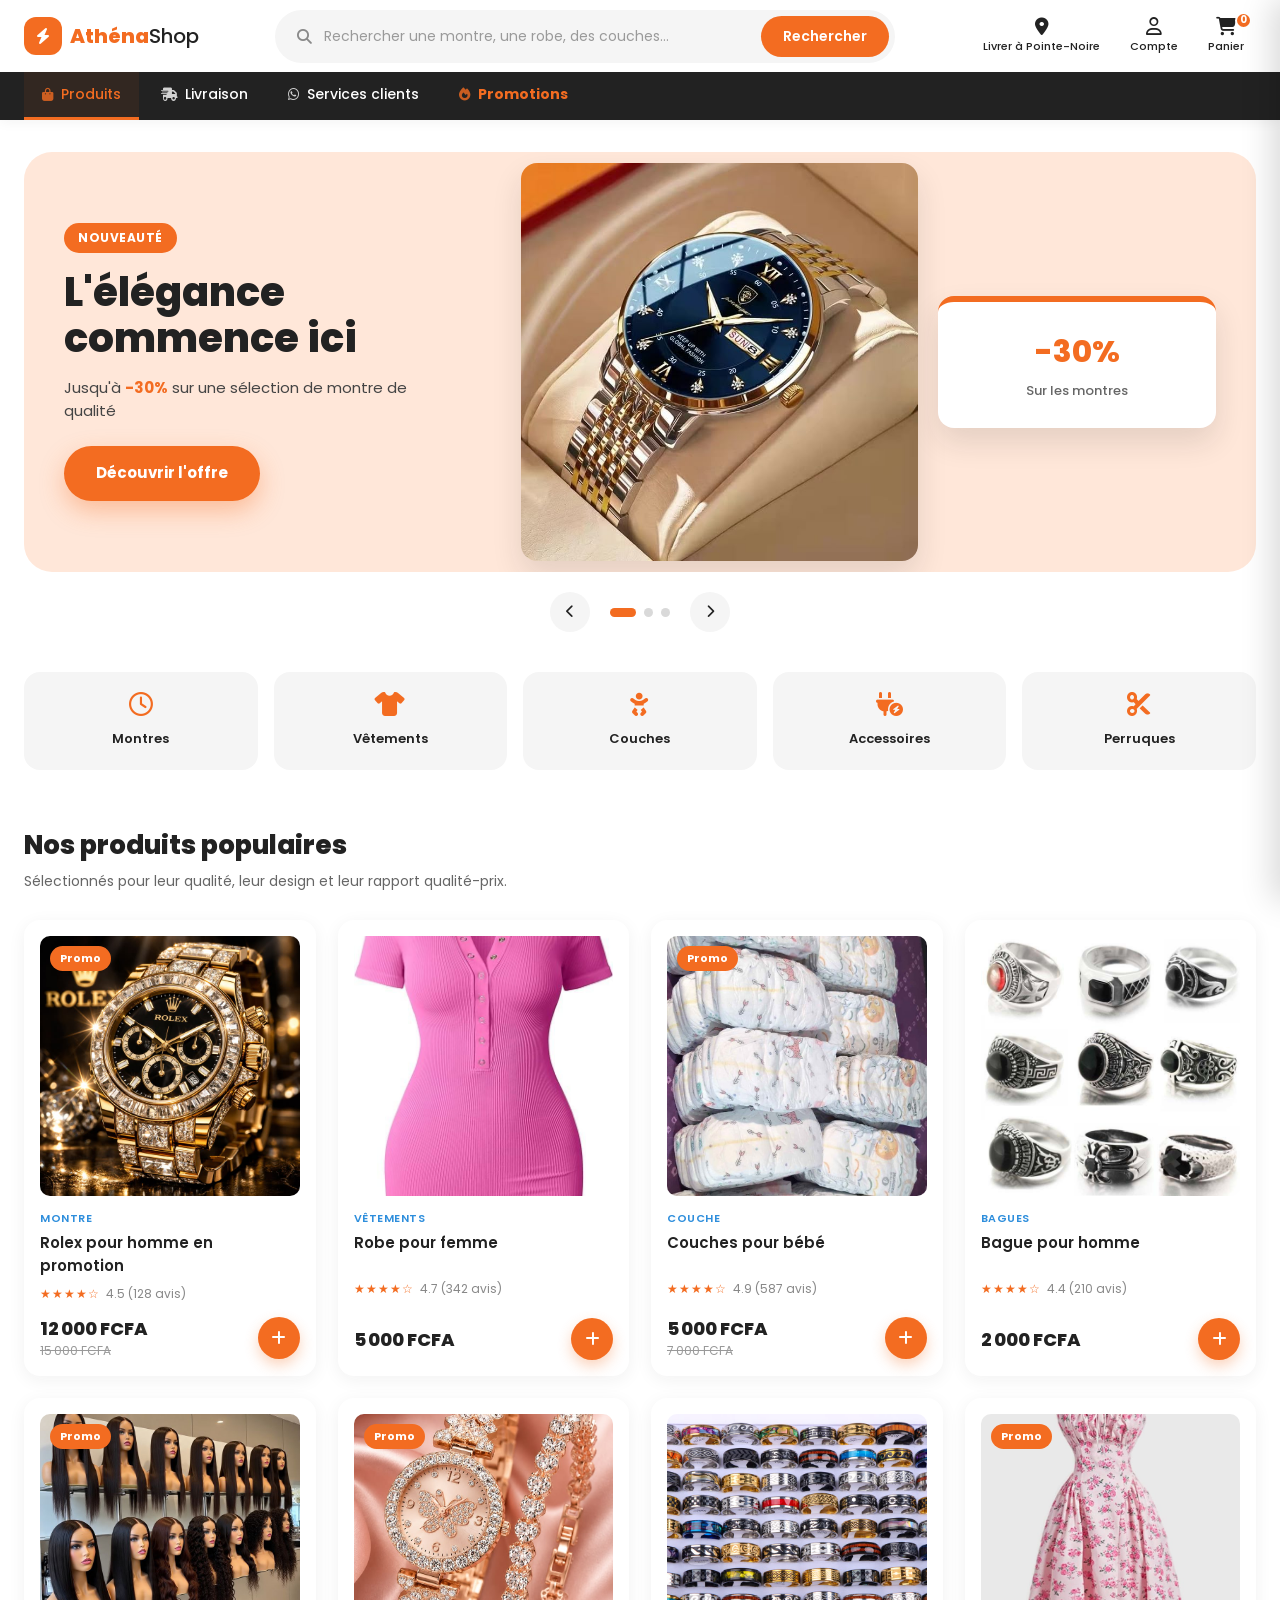
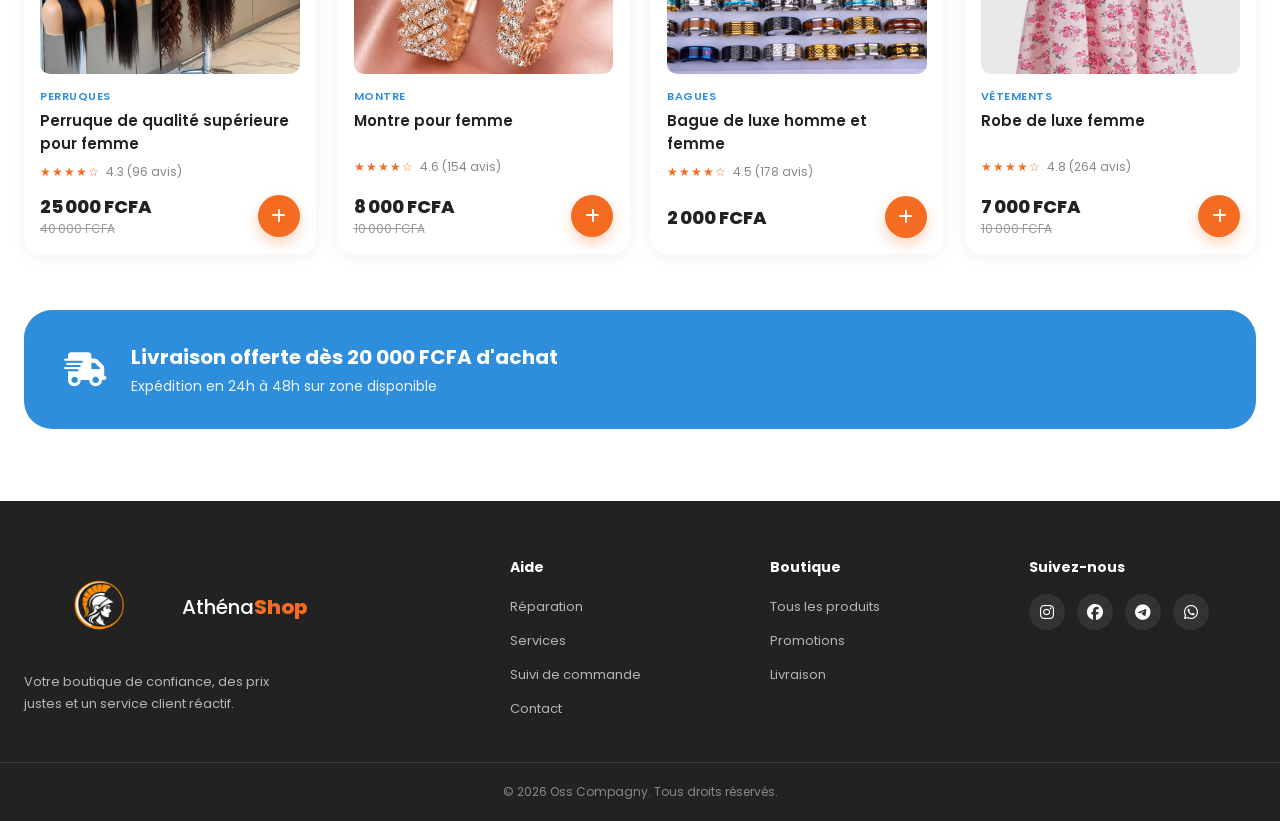
==== index.html @ 8b324470 "first commit" ====
<!DOCTYPE html>
<html lang="fr">
<head>
<meta charset="UTF-8">
<meta name="viewport" content="width=device-width, initial-scale=1.0">
<title>AthénaShop — Le meilleur, au meilleur prix</title>
<!-- favicon athena -->
<link rel="icon" href="./images/favicon.ico" type="image/x-icon">
<link rel="icon" href="./images/favicon-32.png" type="image/png" sizes="32*32">
<link rel="icon" href="./images/favicon-16.png" type="image/png" sizes="16*16">
<link rel="apple-touch-icon" href="./images/favicon-180.png" type="image/svg+xml" sizes="180*180">
<!-- Google Fonts : Poppins -->
<link rel="preconnect" href="https://fonts.googleapis.com">
<link href="https://fonts.googleapis.com/css2?family=Poppins:wght@300;400;500;600;700;800&display=swap" rel="stylesheet">

<!-- Font Awesome -->
<link rel="stylesheet" href="https://cdnjs.cloudflare.com/ajax/libs/font-awesome/6.5.1/css/all.min.css">

<link rel="stylesheet" href="style.css">
</head>
<body>

<!-- ============ HEADER (fixe) ============ -->
<header class="site-header" id="siteHeader">
  <div class="header-inner">

    <!-- Logo -->
    <a href="#" class="logo" aria-label="AthénaShop - accueil">
      <span class="logo-mark"><i class="fa-solid fa-bolt"></i></span>
      <span class="logo-text"><strong>Athéna</strong>Shop</span>
    </a>

    <!-- Barre de recherche -->
    <div class="search-bar">
      <i class="fa-solid fa-magnifying-glass search-icon"></i>
      <input type="text" id="searchInput" placeholder="Rechercher une montre, une robe, des couches…" autocomplete="off">
      <button class="search-btn" id="searchBtn" aria-label="Lancer la recherche">Rechercher</button>
    </div>

    <!-- Icônes utilitaires -->
    <div class="header-actions">
      <button class="icon-btn" id="locationBtn" aria-label="Localisation">
        <i class="fa-solid fa-location-dot"></i>
        <span class="icon-label" id="livraisonbtn">Livrer à Pointe-Noire</span>
      </button>
      <button class="icon-btn" id="userBtn" aria-label="Mon compte">
        <i class="fa-regular fa-user"></i>
        <span class="icon-label">Compte</span>
      </button>
      <button class="icon-btn cart-btn" id="cartBtn" aria-label="Panier">
        <i class="fa-solid fa-cart-shopping"></i>
        <span class="icon-label">Panier</span>
        <span class="cart-count" id="cartCount">0</span>
      </button>
      <button class="burger" id="burgerBtn" aria-label="Ouvrir le menu">
        <span></span><span></span><span></span>
      </button>
    </div>
  </div>

  <!-- ============ NAVIGATION ============ -->
  <nav class="main-nav" id="mainNav">
    <ul>
      <li><a href="#produits" class="active"><i class="fa-solid fa-bag-shopping"></i> Produits</a></li>
      <li><a href="#livraison"><i class="fa-solid fa-truck-fast"></i> Livraison</a></li>
      <!-- <li><a href="#reparation"><i class="fa-solid fa-screwdriver-wrench"></i> Réparation</a></li> -->
      <li><a href="https://wa.me/242053024629?text=Bonjour%20!%20Je%20souhaite%20obtenir%20des%20informations%20sur%20vos%20produits." target="_blank"><i class="fa-brands fa-whatsapp"></i> Services clients</a></li>
      <li><a href="#promotions" class="promo-link" onclick="alert('pas de promotions pour le moment')"><i class="fa-solid fa-fire"></i> Promotions</a></li>
    </ul>
  </nav>
</header>

<!-- Espace pour compenser le header fixe -->
<div class="header-spacer"></div>

<main>

  <!-- ============ SLIDER / BANNIÈRE PRINCIPALE ============ -->
  <section class="hero" aria-label="Bannières promotionnelles">
    <div class="slider" id="slider">

      <article class="slide active" style="--slide-color:#F36C21;--slide-bg:#FFE7D9;">
        <div class="slide-text">
          <span class="slide-tag">Nouveauté</span>
          <h1>L'élégance<br>commence ici</h1>
          <p>Jusqu'à <strong>-30%</strong> sur une sélection de montre de qualité</p>
          <a href="#produits" class="cta-btn">Découvrir l'offre</a>
        </div>
        <div class="slide-image">
          <img src="./images/rolex.jpeg" alt="Montre Rolex en promotion">
        </div>
        <div class="slide-block">
          <span class="block-price">-30%</span>
          <span class="block-label">Sur les montres</span>
        </div>
      </article>

      <article class="slide" style="--slide-color:#2E8EDC;--slide-bg:#DCEEFC;">
        <div class="slide-text">
          <span class="slide-tag">Exclusivité</span>
          <h1>Des perruques<br>de bonnes qualités</h1>
          <p>Bouclés, lisse et de toutes les couleur disponible</p>
          <a href="#produits" class="cta-btn cta-blue">Voir</a>
        </div>
        <div class="slide-image">
          <img src="./images/perruques.jpeg" alt="perruques">
        </div>
        <div class="slide-block block-blue">
          <span class="block-price">2 ans</span>
          <span class="block-label">Garantie incluse</span>
        </div>
      </article>

      <article class="slide" style="--slide-color:#222222;--slide-bg:#F0F0F0;">
        <div class="slide-text">
          <span class="slide-tag">Best-seller</span>
          <h1>Toujours bien habillé,<br>où que vous soyez</h1>
          <p>Nos vêtements de luxe pour hommes comme pour femmes</p>
          <a href="#produits" class="cta-btn cta-dark">J'en profite</a>
        </div>
        <div class="slide-image">
          <img src="./images/robe.jpeg" alt="vêtements externe pour smartphone">
        </div>
        <div class="slide-block block-dark">
          <span class="block-price">4.8★</span>
          <span class="block-label">Note moyenne clients</span>
        </div>
      </article>

    </div>

    <div class="slider-controls">
      <button id="prevSlide" aria-label="Bannière précédente"><i class="fa-solid fa-chevron-left"></i></button>
      <div class="slider-dots" id="sliderDots"></div>
      <button id="nextSlide" aria-label="Bannière suivante"><i class="fa-solid fa-chevron-right"></i></button>
    </div>
  </section>

  <!-- ============ CATEGORIES RAPIDES ============ -->
  <section class="quick-categories">
    <a href="#produits" data-filter="cuisine" class="quick-cat">
      <i class="fa-regular fa-clock"></i><span>Montres</span>
    </a>
    <a href="#produits" data-filter="informatique" class="quick-cat">
      <i class="fa-solid fa-shirt"></i><span>Vêtements</span>
    </a>
    <a href="#produits" data-filter="gaming" class="quick-cat">
      <i class="fa-solid fa-baby"></i><span>Couches</span>
    </a>
    <a href="#produits" data-filter="accessoires" class="quick-cat">
      <i class="fa-solid fa-plug-circle-bolt"></i><span>Accessoires</span>
    </a>
    <a href="#produits" data-filter="tv" class="quick-cat">
      <i class="fa-solid fa-scissors"></i><span>Perruques</span>
    </a>
  </section>

  <!-- ============ PRODUITS ============ -->
  <section class="products-section" id="produits">
    <div class="section-heading">
      <h2>Nos produits populaires</h2>
      <p>Sélectionnés pour leur qualité, leur design et leur rapport qualité-prix.</p>
    </div>

    <div class="products-grid" id="productsGrid">
      <!-- Les cartes produits sont injectées dynamiquement par script.js -->
    </div>

    <p class="no-results" id="noResults" hidden>Aucun produit ne correspond à votre recherche.</p>
  </section>

  <!-- ============ BANNIÈRE SECONDAIRE (bleu) ============ -->
  <section class="banner-secondary" id="livraison">
    <div class="banner-content">
      <i class="fa-solid fa-truck-fast banner-icon"></i>
      <div>
        <h3>Livraison offerte dès 20 000 FCFA d'achat</h3>
        <p>Expédition en 24h à 48h sur zone disponible</p>
      </div>
    </div>
  </section>

</main>

<!-- ============ FOOTER ============ -->
<footer class="site-footer">
  <div class="footer-grid">
    <div class="footer-col">
      <a href="#" class="logo footer-logo">
        <!-- <span class="logo-mark"><i class="fa-solid fa-bolt"></i></span> -->
         <img src="./images/logo.png" alt="logo" class="logofin">
        <span class="logo-text" style="color: white;">Athéna<strong>Shop</strong></span>
      </a>
      <p>Votre boutique de confiance, des prix justes et un service client réactif.</p>
    </div>
    <div class="footer-col">
      <h4>Aide</h4>
      <ul>
        <li><a href="#reparation">Réparation</a></li>
        <li><a href="#services">Services</a></li>
        <li><a href="#">Suivi de commande</a></li>
        <li><a href="#">Contact</a></li>
      </ul>
    </div>
    <div class="footer-col">
      <h4>Boutique</h4>
      <ul>
        <li><a href="#produits">Tous les produits</a></li>
        <li><a href="#promotions">Promotions</a></li>
        <li><a href="#livraison">Livraison</a></li>
      </ul>
    </div>
    <div class="footer-col">
      <h4>Suivez-nous</h4>
      <div class="social-icons">
        <a href="#" aria-label="Instagram"><i class="fa-brands fa-instagram"></i></a>
        <a href="#" aria-label="Facebook"><i class="fa-brands fa-facebook"></i></a>
        <a href="https://t.me/synapsex242" aria-label="Telegram"><i class="fa-brands fa-telegram"></i></a>
         <a href="https://wa.me/242050336960?text=Bonjour%2C%20je%20souhaite%20connaitre%20la%20votre%20tarif.%20:%0A%0A" aria-label="Whatsapp" target="_blank"><i class="fa-brands fa-whatsapp"></i></a>
      </div>
    </div>
  </div>
  <div class="footer-bottom">
    <p>&copy; 2026 <a href="https://ossynapse.netlify.app/oss_company" target="_blank" rel="noopener noreferrer">Oss Compagny.</a> Tous droits réservés.</p>
  </div>
</footer>

<!-- mis a jour -->
 <!-- ============ VOLET PANIER ============ -->
<div class="cart-overlay" id="cartOverlay"></div>
<aside class="cart-drawer" id="cartDrawer" aria-label="Votre panier">
  <div class="cart-drawer-header">
    <h3><i class="fa-solid fa-cart-shopping"></i> Mon panier</h3>
    <button class="cart-close-btn" id="cartCloseBtn" aria-label="Fermer le panier">
      <i class="fa-solid fa-xmark"></i>
    </button>
  </div>

  <div class="cart-drawer-body" id="cartDrawerBody">
    <!-- Liste des articles injectée par script.js -->
  </div>

  <div class="cart-drawer-footer">
    <div class="cart-total-row">
      <span>Total</span>
      <span id="cartTotal">0,00 €</span>
    </div>
    <button class="cta-btn cart-checkout-btn" id="checkoutBtn">Valider la commande</button>
  </div>
</aside>
<!-- mis a jour -->

<!-- ============ TOAST NOTIFICATION ============ -->
<div class="toast" id="toast"></div>

<script src="script.js"></script>
<script src="autre.js"></script>
</body>
</html>
---- style.css ----
/* =========================================================
   OrangeTech — Feuille de styles
   Palette : Orange #F36C21 | Blanc #FFFFFF | Gris clair #F5F5F5
             Gris #D9D9D9 | Noir #222222 | Bleu #2E8EDC
   ========================================================= */

:root {
  --orange: #F36C21;
  --orange-dark: #d95a13;
  --white: #FFFFFF;
  --grey-light: #F5F5F5;
  --grey: #D9D9D9;
  --black: #222222;
  --blue: #2E8EDC;

  --radius-lg: 28px;
  --radius-md: 16px;
  --radius-sm: 10px;

  --shadow-soft: 0 4px 18px rgba(34, 34, 34, 0.06);
  --shadow-hover: 0 14px 30px rgba(34, 34, 34, 0.12);

  --transition: all 0.25s ease;

  --header-height: 72px;
  --nav-height: 48px;
}

/* ---------- RESET ---------- */
* { margin: 0; padding: 0; box-sizing: border-box; }

html { scroll-behavior: smooth; }

body {
  font-family: 'Poppins', sans-serif;
  color: var(--black);
  background: var(--white);
  line-height: 1.5;
  -webkit-font-smoothing: antialiased;
}

img { max-width: 100%; display: block; }
a { text-decoration: none; color: inherit; }
ul { list-style: none; }
button { font-family: inherit; border: none; background: none; cursor: pointer; }
input { font-family: inherit; border: none; outline: none; }

@media (prefers-reduced-motion: reduce) {
  *, *::before, *::after {
    animation-duration: 0.001ms !important;
    transition-duration: 0.001ms !important;
  }
}

:focus-visible {
  outline: 3px solid var(--blue);
  outline-offset: 2px;
}

/* =========================================================
   HEADER
   ========================================================= */
.site-header {
  position: fixed;
  top: 0; left: 0; right: 0;
  z-index: 1000;
  background: var(--white);
  box-shadow: 0 2px 12px rgba(0,0,0,0.05);
  transition: box-shadow 0.3s ease;
}

.site-header.scrolled { box-shadow: 0 4px 20px rgba(0,0,0,0.1); }

.header-spacer { height: calc(var(--header-height) + var(--nav-height)); }

.header-inner {
  height: var(--header-height);
  max-width: 1360px;
  margin: 0 auto;
  padding: 0 24px;
  display: flex;
  align-items: center;
  gap: 24px;
}

/* Logo */
.logo {
  display: flex;
  align-items: center;
  gap: 8px;
  flex-shrink: 0;
}
.logofin{
  width: 150px;
  height: 100px;
}

.logo-mark {
  width: 38px; height: 38px;
  border-radius: 12px;
  background: var(--orange);
  color: var(--white);
  display: flex; align-items: center; justify-content: center;
  font-size: 16px;
}

.logo-text {
  font-size: 20px;
  font-weight: 500;
  color: var(--black);
  white-space: nowrap;
}
.logo-text strong { font-weight: 800; color: var(--orange); }

/* Barre de recherche */
.search-bar {
  flex: 1;
  max-width: 620px;
  margin: 0 auto;
  display: flex;
  align-items: center;
  background: var(--grey-light);
  border: 2px solid transparent;
  border-radius: 999px;
  padding: 4px 4px 4px 20px;
  transition: var(--transition);
}

.search-bar:focus-within {
  border-color: var(--orange);
  background: var(--white);
  box-shadow: var(--shadow-soft);
}

.search-icon { color: var(--black); opacity: 0.5; font-size: 15px; }

.search-bar input {
  flex: 1;
  background: transparent;
  padding: 10px 12px;
  font-size: 14px;
  color: var(--black);
}
.search-bar input::placeholder { color: #9a9a9a; }

.search-btn {
  background: var(--orange);
  color: var(--white);
  padding: 10px 22px;
  border-radius: 999px;
  font-size: 14px;
  font-weight: 600;
  white-space: nowrap;
  transition: var(--transition);
}
.search-btn:hover { background: var(--orange-dark); }

/* Actions header */
.header-actions {
  display: flex;
  align-items: center;
  gap: 6px;
  flex-shrink: 0;
}

.icon-btn {
  display: flex;
  flex-direction: column;
  align-items: center;
  gap: 2px;
  padding: 8px 12px;
  border-radius: var(--radius-sm);
  color: var(--black);
  font-size: 11px;
  position: relative;
  transition: var(--transition);
}
.icon-btn i { font-size: 18px; }
.icon-btn:hover { background: var(--grey-light); color: var(--orange); }
.icon-label { font-weight: 500; white-space: nowrap; }

.cart-count {
  position: absolute;
  top: 2px; right: 4px;
  background: var(--orange);
  color: var(--white);
  font-size: 10px;
  font-weight: 700;
  min-width: 17px;
  height: 17px;
  border-radius: 50%;
  display: flex; align-items: center; justify-content: center;
  border: 2px solid var(--white);
  transition: transform 0.2s ease;
}
.cart-count.bump { transform: scale(1.35); }

/* Burger (mobile) */
.burger {
  display: none;
  flex-direction: column;
  justify-content: center;
  gap: 5px;
  width: 40px; height: 40px;
  border-radius: var(--radius-sm);
}
.burger span {
  width: 22px; height: 2px;
  background: var(--black);
  border-radius: 2px;
  transition: var(--transition);
  margin: 0 auto;
}
.burger.open span:nth-child(1) { transform: translateY(7px) rotate(45deg); }
.burger.open span:nth-child(2) { opacity: 0; }
.burger.open span:nth-child(3) { transform: translateY(-7px) rotate(-45deg); }

/* =========================================================
   NAVIGATION
   ========================================================= */
.main-nav {
  height: var(--nav-height);
  background: var(--black);
}

.main-nav ul {
  max-width: 1360px;
  margin: 0 auto;
  height: 100%;
  display: flex;
  align-items: center;
  gap: 4px;
  padding: 0 24px;
}

.main-nav a {
  display: flex;
  align-items: center;
  gap: 8px;
  height: var(--nav-height);
  padding: 0 18px;
  color: var(--white);
  font-size: 14px;
  font-weight: 500;
  transition: var(--transition);
  border-bottom: 3px solid transparent;
}

.main-nav a i { font-size: 13px; opacity: 0.8; }

.main-nav a:hover,
.main-nav a.active {
  color: var(--orange);
  border-bottom-color: var(--orange);
  background: rgba(243, 108, 33, 0.08);
}

.main-nav a.promo-link { color: var(--orange); font-weight: 700; margin-left: auto; }
.main-nav a.promo-link:hover { color: var(--white); background: var(--orange); border-bottom-color: var(--white); }

/* =========================================================
   HERO / SLIDER
   ========================================================= */
.hero {
  max-width: 1360px;
  margin: 32px auto 0;
  padding: 0 24px;
}

.slider {
  position: relative;
  border-radius: var(--radius-lg);
  overflow: hidden;
  min-height: 420px;
  background: var(--grey-light);
}

.slide {
  display: none;
  grid-template-columns: 1.1fr 1fr 0.7fr;
  align-items: center;
  min-height: 420px;
  background: var(--slide-bg, #FFE7D9);
  padding: 0 40px;
  gap: 20px;
  animation: fadeSlide 0.6s ease;
}

.slide.active { display: grid; }

@keyframes fadeSlide {
  from { opacity: 0; transform: translateX(20px); }
  to { opacity: 1; transform: translateX(0); }
}

.slide-text { padding: 20px 0; }

.slide-tag {
  display: inline-block;
  background: var(--slide-color, var(--orange));
  color: var(--white);
  font-size: 12px;
  font-weight: 700;
  letter-spacing: 0.5px;
  text-transform: uppercase;
  padding: 6px 14px;
  border-radius: 999px;
  margin-bottom: 16px;
}

.slide-text h1 {
  font-size: 40px;
  font-weight: 800;
  line-height: 1.15;
  color: var(--black);
  margin-bottom: 16px;
}

.slide-text p {
  font-size: 15px;
  color: #444;
  max-width: 380px;
  margin-bottom: 24px;
}
.slide-text p strong { color: var(--slide-color, var(--orange)); }

.cta-btn {
  display: inline-block;
  background: var(--orange);
  color: var(--white);
  font-weight: 700;
  font-size: 15px;
  padding: 16px 32px;
  border-radius: 999px;
  box-shadow: 0 10px 24px rgba(243, 108, 33, 0.35);
  transition: var(--transition);
}
.cta-btn:hover { transform: translateY(-3px); box-shadow: 0 14px 28px rgba(243, 108, 33, 0.45); }
.cta-btn.cta-blue { background: var(--blue); box-shadow: 0 10px 24px rgba(46, 142, 220, 0.35); }
.cta-btn.cta-dark { background: var(--black); box-shadow: 0 10px 24px rgba(34, 34, 34, 0.35); }

.slide-image {
  display: flex;
  align-items: center;
  justify-content: center;
}
.slide-image img {
  width: 100%;
  max-width: 420px;
  border-radius: var(--radius-md);
  box-shadow: var(--shadow-hover);
}

.slide-block {
  background: var(--white);
  border-radius: var(--radius-md);
  padding: 28px 20px;
  text-align: center;
  box-shadow: var(--shadow-hover);
  border-top: 6px solid var(--slide-color, var(--orange));
}
.block-price { display: block; font-size: 30px; font-weight: 800; color: var(--slide-color, var(--orange)); }
.block-label { display: block; font-size: 13px; color: #666; margin-top: 6px; font-weight: 500; }

.slider-controls {
  display: flex;
  align-items: center;
  justify-content: center;
  gap: 20px;
  margin-top: 20px;
}

.slider-controls button {
  width: 40px; height: 40px;
  border-radius: 50%;
  background: var(--grey-light);
  color: var(--black);
  display: flex; align-items: center; justify-content: center;
  transition: var(--transition);
}
.slider-controls button:hover { background: var(--orange); color: var(--white); }

.slider-dots { display: flex; gap: 8px; }
.slider-dots span {
  width: 9px; height: 9px;
  border-radius: 50%;
  background: var(--grey);
  cursor: pointer;
  transition: var(--transition);
}
.slider-dots span.active { background: var(--orange); width: 26px; border-radius: 999px; }

/* =========================================================
   CATEGORIES RAPIDES
   ========================================================= */
.quick-categories {
  max-width: 1360px;
  margin: 40px auto 0;
  padding: 0 24px;
  display: grid;
  grid-template-columns: repeat(5, 1fr);
  gap: 16px;
}

.quick-cat {
  background: var(--grey-light);
  border-radius: var(--radius-md);
  padding: 20px 12px;
  text-align: center;
  transition: var(--transition);
}
.quick-cat i { font-size: 24px; color: var(--orange); display: block; margin-bottom: 10px; }
.quick-cat span { font-size: 13px; font-weight: 600; }
.quick-cat:hover { background: var(--orange); transform: translateY(-4px); box-shadow: var(--shadow-hover); }
.quick-cat:hover i, .quick-cat:hover span { color: var(--white); }

/* =========================================================
   PRODUITS
   ========================================================= */
.products-section {
  max-width: 1360px;
  margin: 56px auto 0;
  padding: 0 24px;
}

.section-heading { margin-bottom: 28px; }
.section-heading h2 { font-size: 26px; font-weight: 800; margin-bottom: 6px; }
.section-heading p { color: #666; font-size: 14px; }

.products-grid {
  display: grid;
  grid-template-columns: repeat(auto-fill, minmax(240px, 1fr));
  gap: 22px;
}

.product-card {
  background: var(--white);
  border-radius: var(--radius-md);
  box-shadow: var(--shadow-soft);
  padding: 16px;
  display: flex;
  flex-direction: column;
  transition: var(--transition);
  opacity: 0;
  transform: translateY(16px);
  animation: cardIn 0.5s ease forwards;
}

@keyframes cardIn {
  to { opacity: 1; transform: translateY(0); }
}

.product-card:hover {
  transform: translateY(-8px);
  box-shadow: var(--shadow-hover);
}

.card-image {
  position: relative;
  border-radius: var(--radius-sm);
  overflow: hidden;
  background: var(--grey-light);
  aspect-ratio: 1 / 1;
  margin-bottom: 14px;
}
.card-image img {
  width: 100%; height: 100%;
  object-fit: cover;
  transition: transform 0.4s ease;
}
.product-card:hover .card-image img { transform: scale(1.06); }

.card-badge {
  position: absolute;
  top: 10px; left: 10px;
  background: var(--orange);
  color: var(--white);
  font-size: 11px;
  font-weight: 700;
  padding: 4px 10px;
  border-radius: 999px;
}

.card-category {
  font-size: 11px;
  font-weight: 600;
  text-transform: uppercase;
  letter-spacing: 0.5px;
  color: var(--blue);
  margin-bottom: 6px;
}

.card-title {
  font-size: 15px;
  font-weight: 600;
  color: var(--black);
  margin-bottom: 8px;
  min-height: 40px;
}

.card-rating {
  display: flex;
  align-items: center;
  gap: 6px;
  margin-bottom: 12px;
  font-size: 12px;
  color: #888;
}
.card-rating .stars { color: var(--orange); font-size: 12px; letter-spacing: 1px; }

.card-footer {
  display: flex;
  align-items: center;
  justify-content: space-between;
  margin-top: auto;
}

.card-price { display: flex; flex-direction: column; }
.price-now { font-size: 18px; font-weight: 800; color: var(--black); }
.price-old { font-size: 12px; color: #999; text-decoration: line-through; }

.add-cart-btn {
  width: 42px; height: 42px;
  border-radius: 50%;
  background: var(--orange);
  color: var(--white);
  font-size: 16px;
  display: flex; align-items: center; justify-content: center;
  flex-shrink: 0;
  transition: var(--transition);
  box-shadow: 0 6px 14px rgba(243, 108, 33, 0.3);
}
.add-cart-btn:hover { background: var(--orange-dark); transform: scale(1.08); }
.add-cart-btn.added { background: var(--black); }

.no-results {
  text-align: center;
  padding: 60px 0;
  color: #888;
  font-size: 15px;
}

/* =========================================================
   BANNIÈRE SECONDAIRE (bleu)
   ========================================================= */
.banner-secondary {
  max-width: 1360px;
  margin: 56px auto 0;
  padding: 0 24px;
}
.banner-content {
  background: var(--blue);
  color: var(--white);
  border-radius: var(--radius-lg);
  padding: 32px 40px;
  display: flex;
  align-items: center;
  gap: 24px;
}
.banner-icon { font-size: 34px; }
.banner-content h3 { font-size: 20px; font-weight: 700; margin-bottom: 4px; }
.banner-content p { font-size: 14px; opacity: 0.9; }

/* =========================================================
   FOOTER
   ========================================================= */
.site-footer {
  margin-top: 72px;
  background: var(--black);
  color: var(--white);
}

.footer-grid {
  max-width: 1360px;
  margin: 0 auto;
  padding: 56px 24px 32px;
  display: grid;
  grid-template-columns: 2fr 1fr 1fr 1fr;
  gap: 32px;
}

.footer-logo { margin-bottom: 14px; }
.footer-col p { font-size: 13px; color: #b5b5b5; line-height: 1.7; max-width: 260px; }
.footer-col h4 { font-size: 14px; margin-bottom: 16px; color: var(--white); }
.footer-col ul li { margin-bottom: 10px; }
.footer-col ul a { font-size: 13px; color: #b5b5b5; transition: var(--transition); }
.footer-col ul a:hover { color: var(--orange); }

.social-icons { display: flex; gap: 12px; }
.social-icons a {
  width: 36px; height: 36px;
  border-radius: 50%;
  background: rgba(255,255,255,0.08);
  display: flex; align-items: center; justify-content: center;
  transition: var(--transition);
}
.social-icons a:hover { background: var(--orange); }

.footer-bottom {
  border-top: 1px solid rgba(255,255,255,0.1);
  text-align: center;
  padding: 20px;
  font-size: 12px;
  color: #888;
}

/* =========================================================
   TOAST
   ========================================================= */
.toast {
  position: fixed;
  bottom: 28px;
  left: 50%;
  transform: translateX(-50%) translateY(20px);
  background: var(--black);
  color: var(--white);
  padding: 14px 26px;
  border-radius: 999px;
  font-size: 14px;
  font-weight: 500;
  box-shadow: var(--shadow-hover);
  opacity: 0;
  pointer-events: none;
  transition: all 0.35s ease;
  z-index: 2000;
  display: flex;
  align-items: center;
  gap: 10px;
}
.toast.show { opacity: 1; transform: translateX(-50%) translateY(0); }
.toast i { color: var(--orange); }

/* =========================================================
   RESPONSIVE — TABLETTE
   ========================================================= */
@media (max-width: 1024px) {
  .icon-label { display: none; }
  .search-bar { max-width: 380px; }
  .slide { grid-template-columns: 1fr 1fr; padding: 32px; }
  .slide-block { display: none; }
  .quick-categories { grid-template-columns: repeat(3, 1fr); }
  .footer-grid { grid-template-columns: 1fr 1fr; }
}

/* =========================================================
   RESPONSIVE — MOBILE
   ========================================================= */
@media (max-width: 768px) {
  :root { --header-height: 64px; }
/*ajout*/
#produits,
#livraison,
#reparation,
#services,
#promotions{
  scroll-margin-top: 150px;
}
/*fin ajout*/
  .header-inner { padding: 0 16px; gap: 12px; }
  .logo-text { display: block; }
  .search-bar { order: 3; max-width: none; flex-basis: 100%; margin-top: 8px; }
  .header-inner { flex-wrap: wrap; padding-bottom: 10px; }
  .search-btn { display: none; }
  .burger { display: flex; }

  .main-nav { position: fixed; top: var(--header-height); left: 0; right: 0;
    height: auto; max-height: 0; overflow: hidden; transition: max-height 0.35s ease; z-index: 999; }
  .main-nav.open { max-height: 320px; }
  .main-nav ul { flex-direction: column; align-items: stretch; padding: 8px 16px; gap: 0; }
  .main-nav a { height: 46px; border-bottom: 1px solid rgba(255,255,255,0.08); border-radius: 0; }
  .main-nav a.promo-link { margin-left: 0; }
  .main-nav a:hover, .main-nav a.active { border-bottom-color: rgba(255,255,255,0.08); }

  .header-spacer { height: var(--header-height); }

  .slide { grid-template-columns: 1fr; text-align: center; padding: 28px 24px; gap: 16px; }
  .slide-text p { margin-left: auto; margin-right: auto; }
  .slide-image { order: -1; }
  .slide-image img { max-width: 240px; }
  .slide-text h1 { font-size: 28px; }

  .quick-categories { grid-template-columns: repeat(3, 1fr); }
  .quick-cat span { font-size: 11px; }

  .products-grid { grid-template-columns: repeat(auto-fill, minmax(160px, 1fr)); gap: 14px; }
  .card-title { font-size: 13px; min-height: 34px; }
  .price-now { font-size: 16px; }

  .banner-content { flex-direction: column; text-align: center; padding: 28px 20px; }

  .footer-grid { grid-template-columns: 1fr; text-align: center; }
  .footer-col p { margin: 0 auto; }
  .social-icons { justify-content: center; }
}

@media (max-width: 420px) {
  .quick-categories { grid-template-columns: repeat(2, 1fr); }
  .products-grid { grid-template-columns: repeat(2, 1fr); }
}



/* =========================================================
   VOLET PANIER
   ========================================================= */
.cart-overlay {
  position: fixed; inset: 0;
  background: rgba(0,0,0,0.4);
  opacity: 0; pointer-events: none;
  transition: opacity 0.3s ease;
  z-index: 1998;
}
.cart-overlay.show { opacity: 1; pointer-events: auto; }

.cart-drawer {
  position: fixed; top: 0; right: -420px;
  width: 100%; max-width: 420px; height: 100%;
  background: var(--white);
  box-shadow: -8px 0 30px rgba(0,0,0,0.15);
  z-index: 1999;
  display: flex; flex-direction: column;
  transition: right 0.35s ease;
}
.cart-drawer.open { right: 0; }

.cart-drawer-header {
  display: flex; align-items: center; justify-content: space-between;
  padding: 20px 24px; border-bottom: 1px solid var(--grey);
}
.cart-drawer-header h3 { font-size: 17px; display: flex; align-items: center; gap: 10px; }
.cart-close-btn {
  width: 34px; height: 34px; border-radius: 50%;
  display: flex; align-items: center; justify-content: center;
  color: var(--black); transition: var(--transition);
}
.cart-close-btn:hover { background: var(--grey-light); }

.cart-drawer-body { flex: 1; overflow-y: auto; padding: 16px 24px; }

.cart-empty { text-align: center; color: #888; padding: 60px 0; font-size: 14px; }

.cart-item {
  display: flex; gap: 12px; align-items: center;
  padding: 14px 0; border-bottom: 1px solid var(--grey-light);
}
.cart-item img { width: 60px; height: 60px; border-radius: var(--radius-sm); object-fit: cover; }
.cart-item-info { flex: 1; }
.cart-item-info h4 { font-size: 13px; font-weight: 600; margin-bottom: 4px; }
.cart-item-info span { font-size: 13px; color: var(--orange); font-weight: 700; }

.cart-item-qty {
  display: flex; align-items: center; gap: 8px;
  margin-top: 6px;
}
.cart-item-qty button {
  width: 22px; height: 22px; border-radius: 50%;
  background: var(--grey-light); font-size: 12px;
}
.cart-item-remove { color: #b5b5b5; transition: var(--transition); }
.cart-item-remove:hover { color: var(--orange); }

.cart-drawer-footer { padding: 20px 24px; border-top: 1px solid var(--grey); }
.cart-total-row {
  display: flex; justify-content: space-between;
  font-size: 16px; font-weight: 700; margin-bottom: 14px;
}
.cart-checkout-btn { display: block; width: 100%; text-align: center; }

@media (max-width: 480px) {
  .cart-drawer { max-width: 100%; }
}
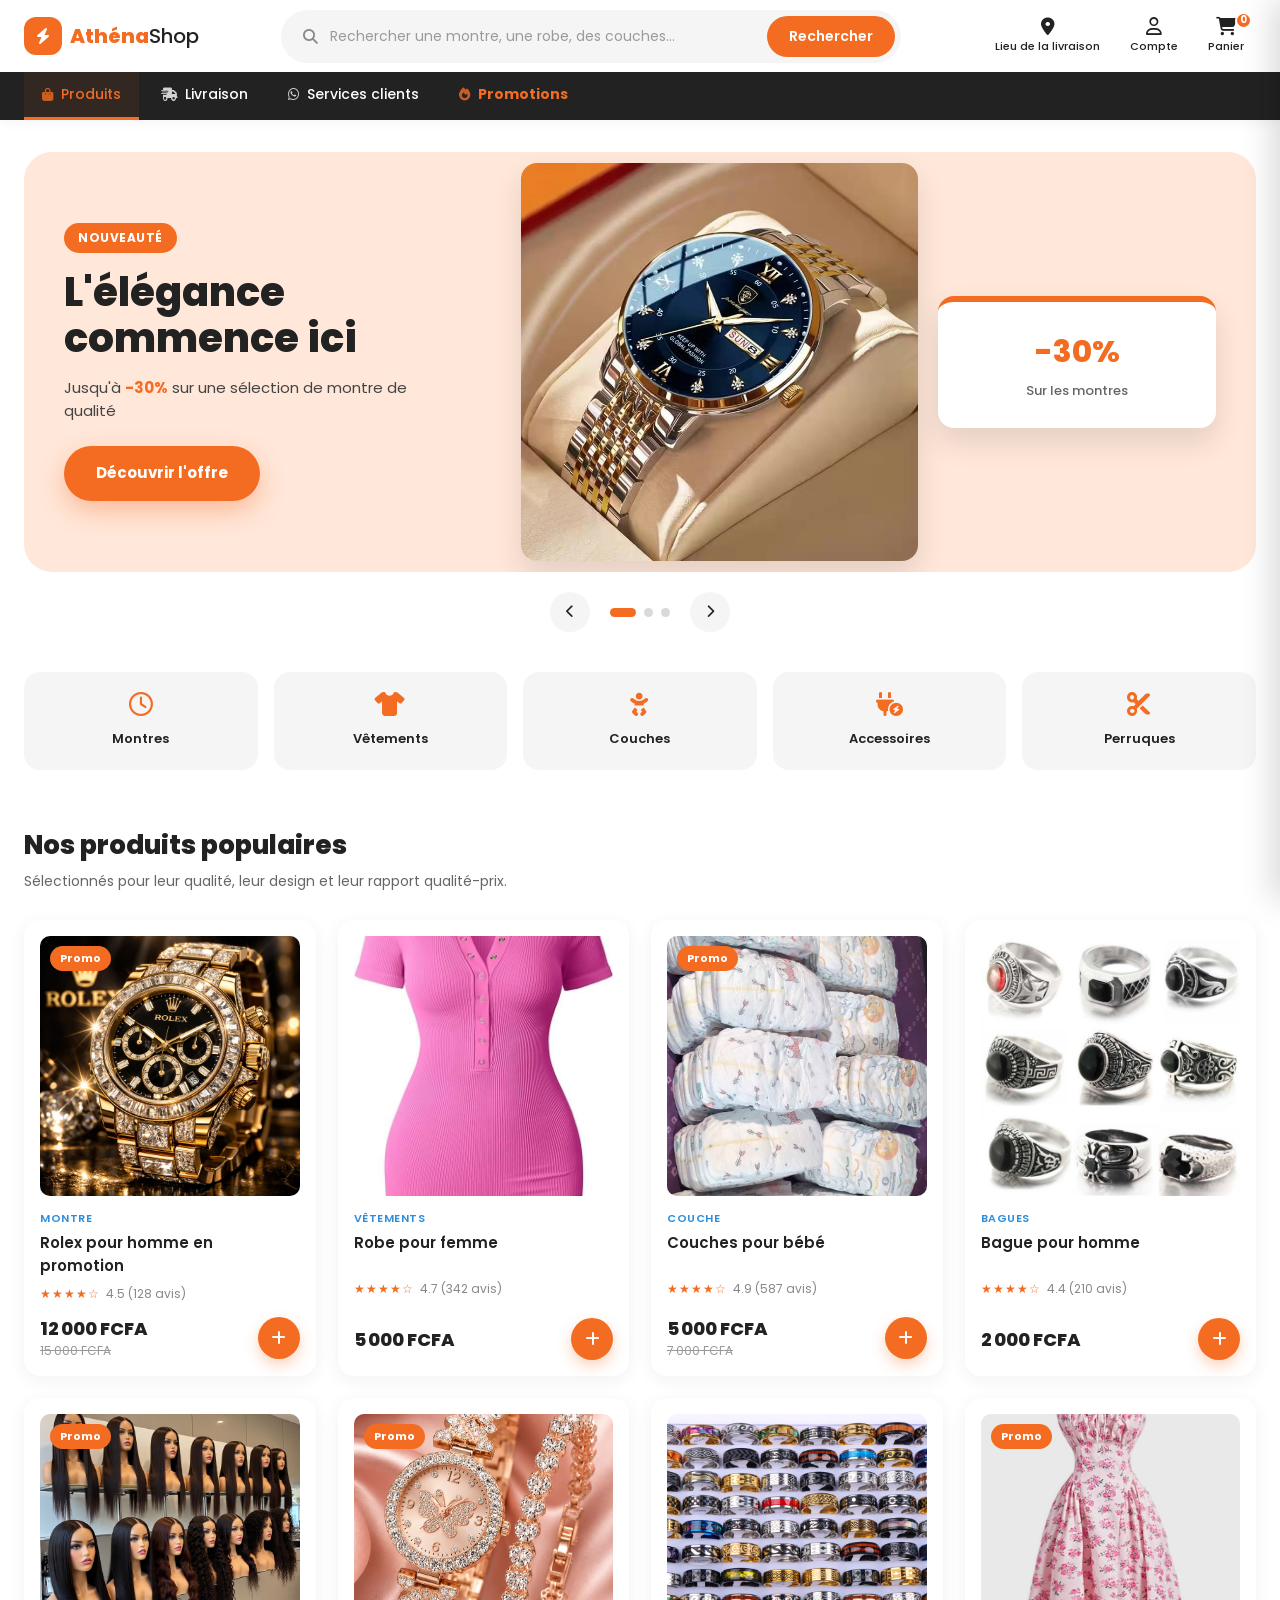
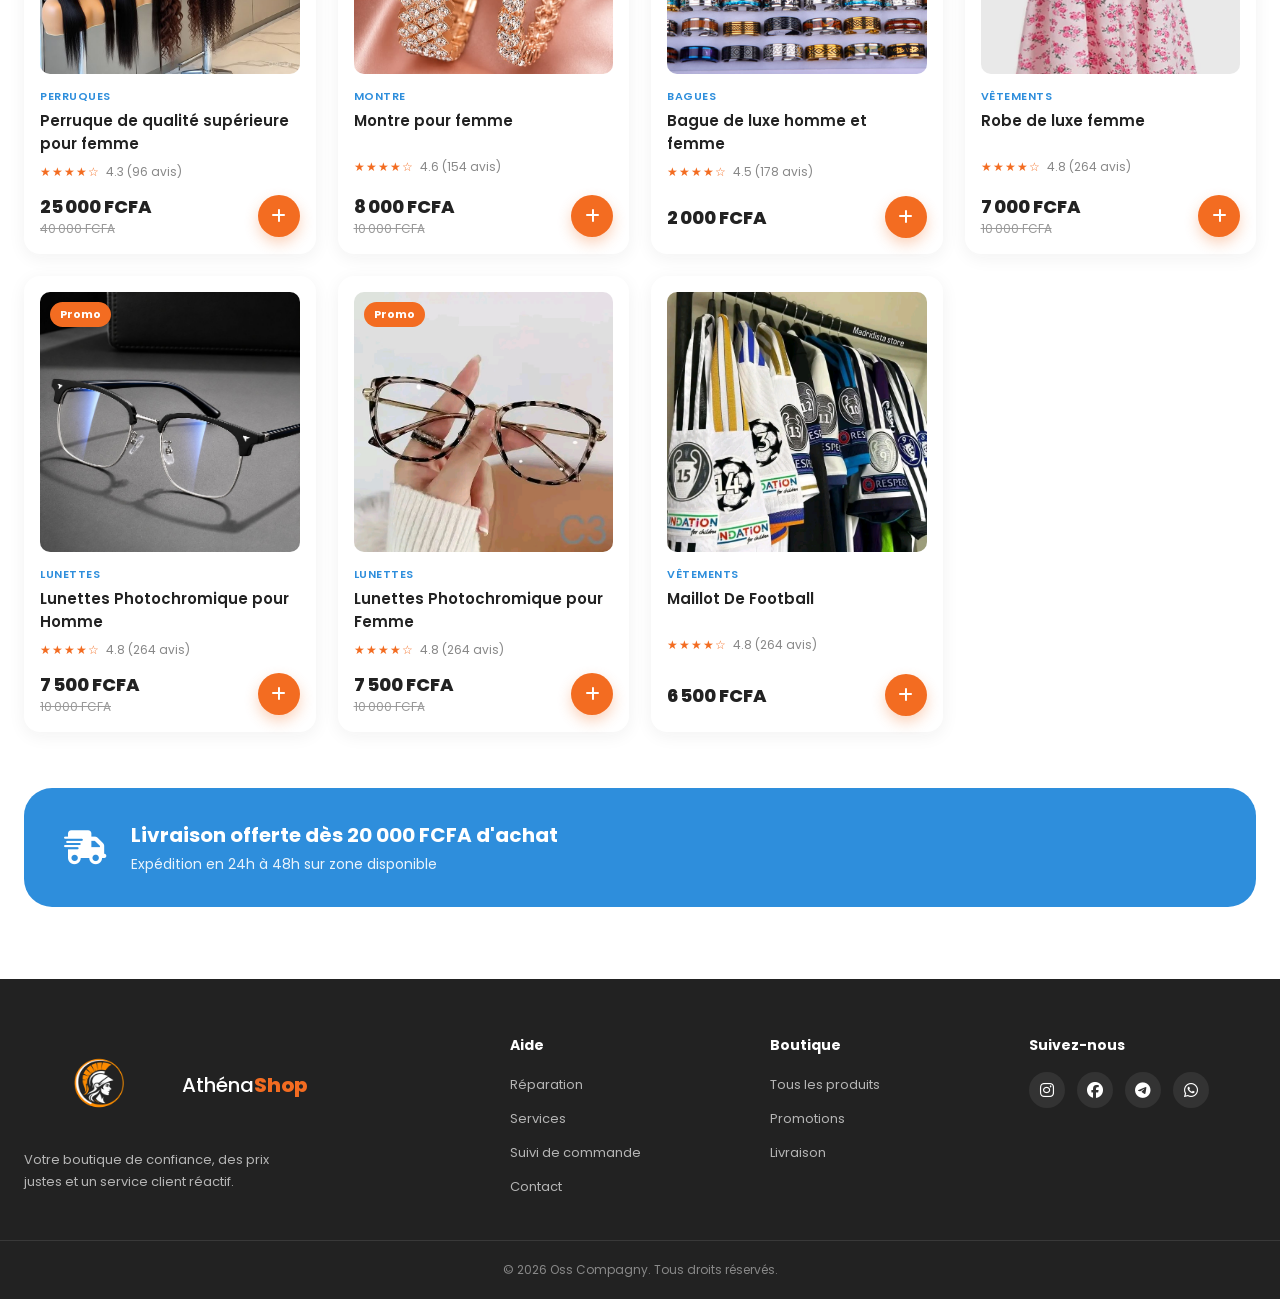
==== commit d0a0b310: "mise a jour" ====
--- a/index.html
+++ b/index.html
@@ -40,8 +40,8 @@
     <!-- Icônes utilitaires -->
     <div class="header-actions">
       <button class="icon-btn" id="locationBtn" aria-label="Localisation">
-        <i class="fa-solid fa-location-dot"></i>
-        <span class="icon-label" id="livraisonbtn">Livrer à Pointe-Noire</span>
+        <i class="fa-solid fa-location-dot" id="blc"></i>
+        <span class="icon-label" id="livraisonbtn">Lieu de la livraison</span>
       </button>
       <button class="icon-btn" id="userBtn" aria-label="Mon compte">
         <i class="fa-regular fa-user"></i>
--- a/style.css
+++ b/style.css
@@ -769,3 +769,27 @@
 @media (max-width: 480px) {
   .cart-drawer { max-width: 100%; }
 }
+
+@media (max-width: 400px) {
+  .header-inner {
+    padding: 0 10px;
+    gap: 4px;
+  }
+  .logo-text{
+    font-size:13px;
+  }
+  .logo-mark{
+    width:28px;
+    height:28px;
+    font-size:12px;
+  }
+  .icon-btn i {
+    font-size: 16px;
+  }
+  .header-actions{
+    gap:0;
+  }
+  .burgeur{
+    width:34px;
+  }
+}
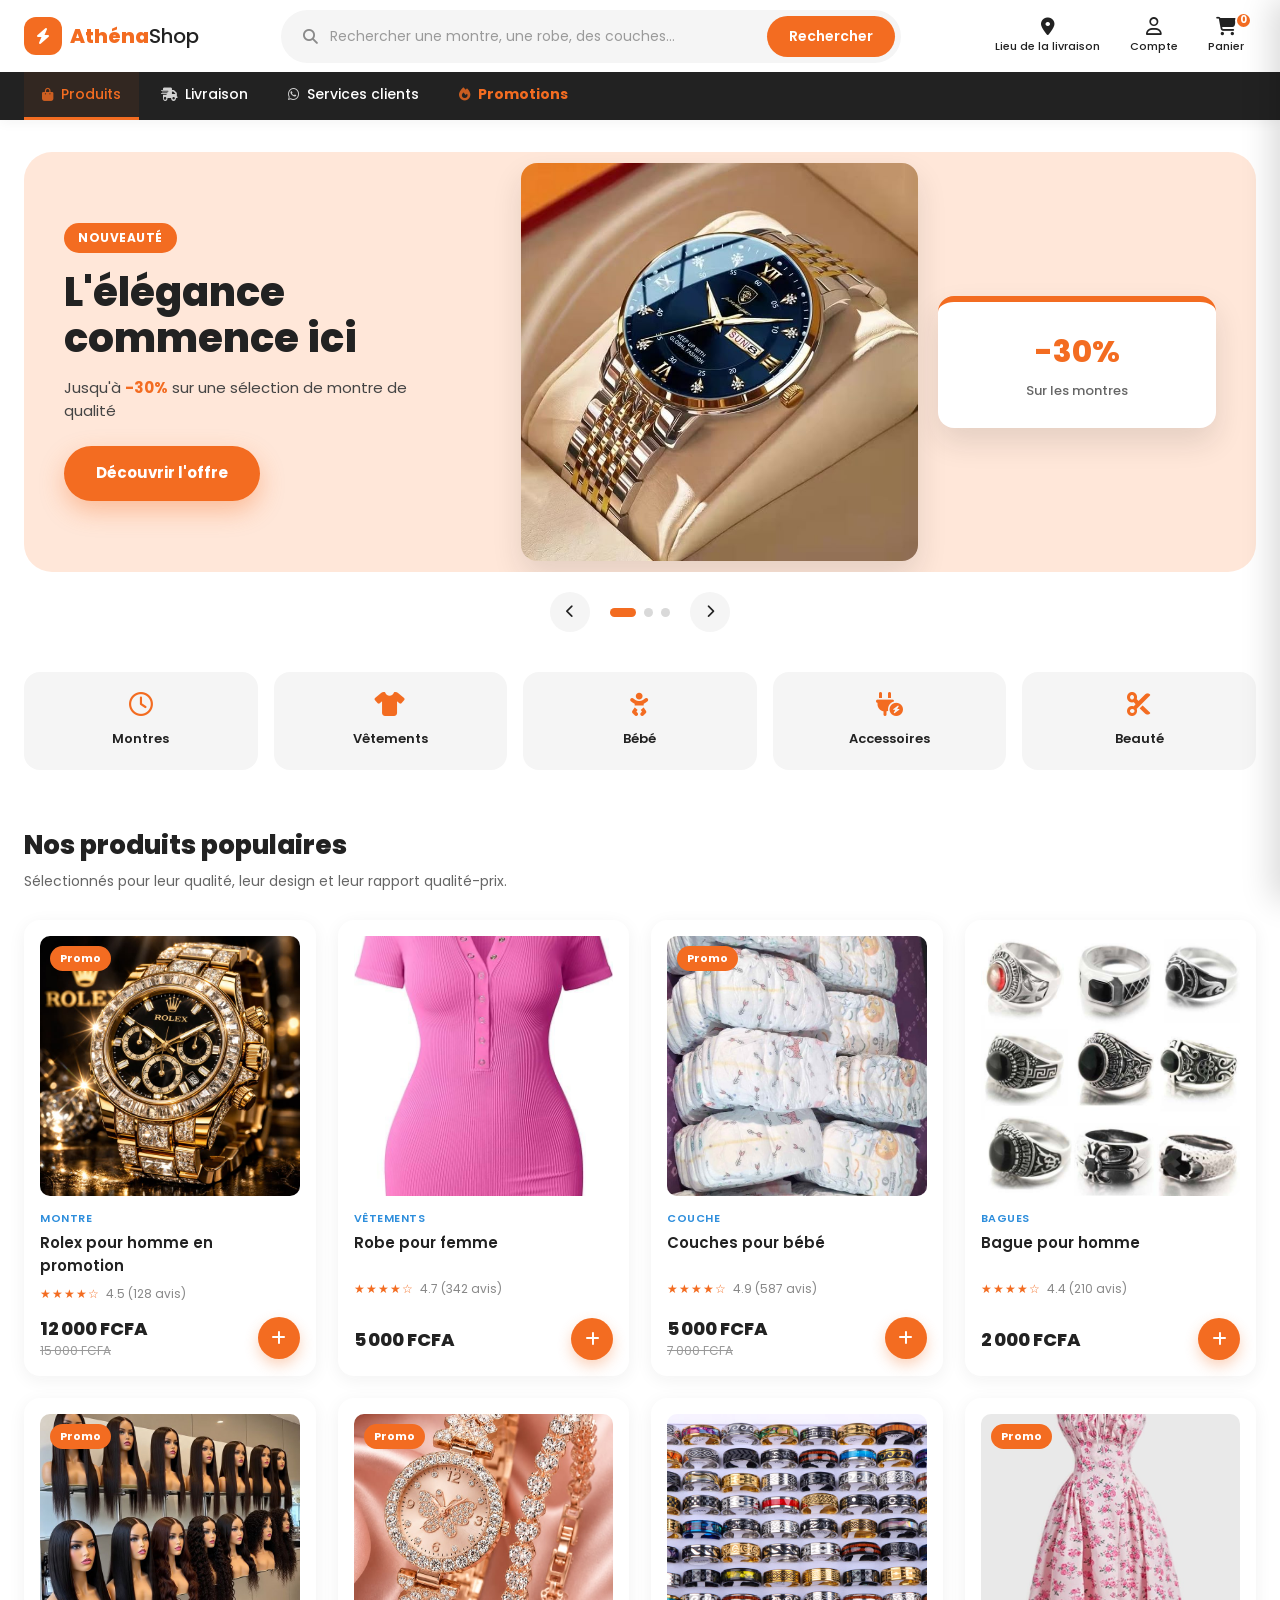
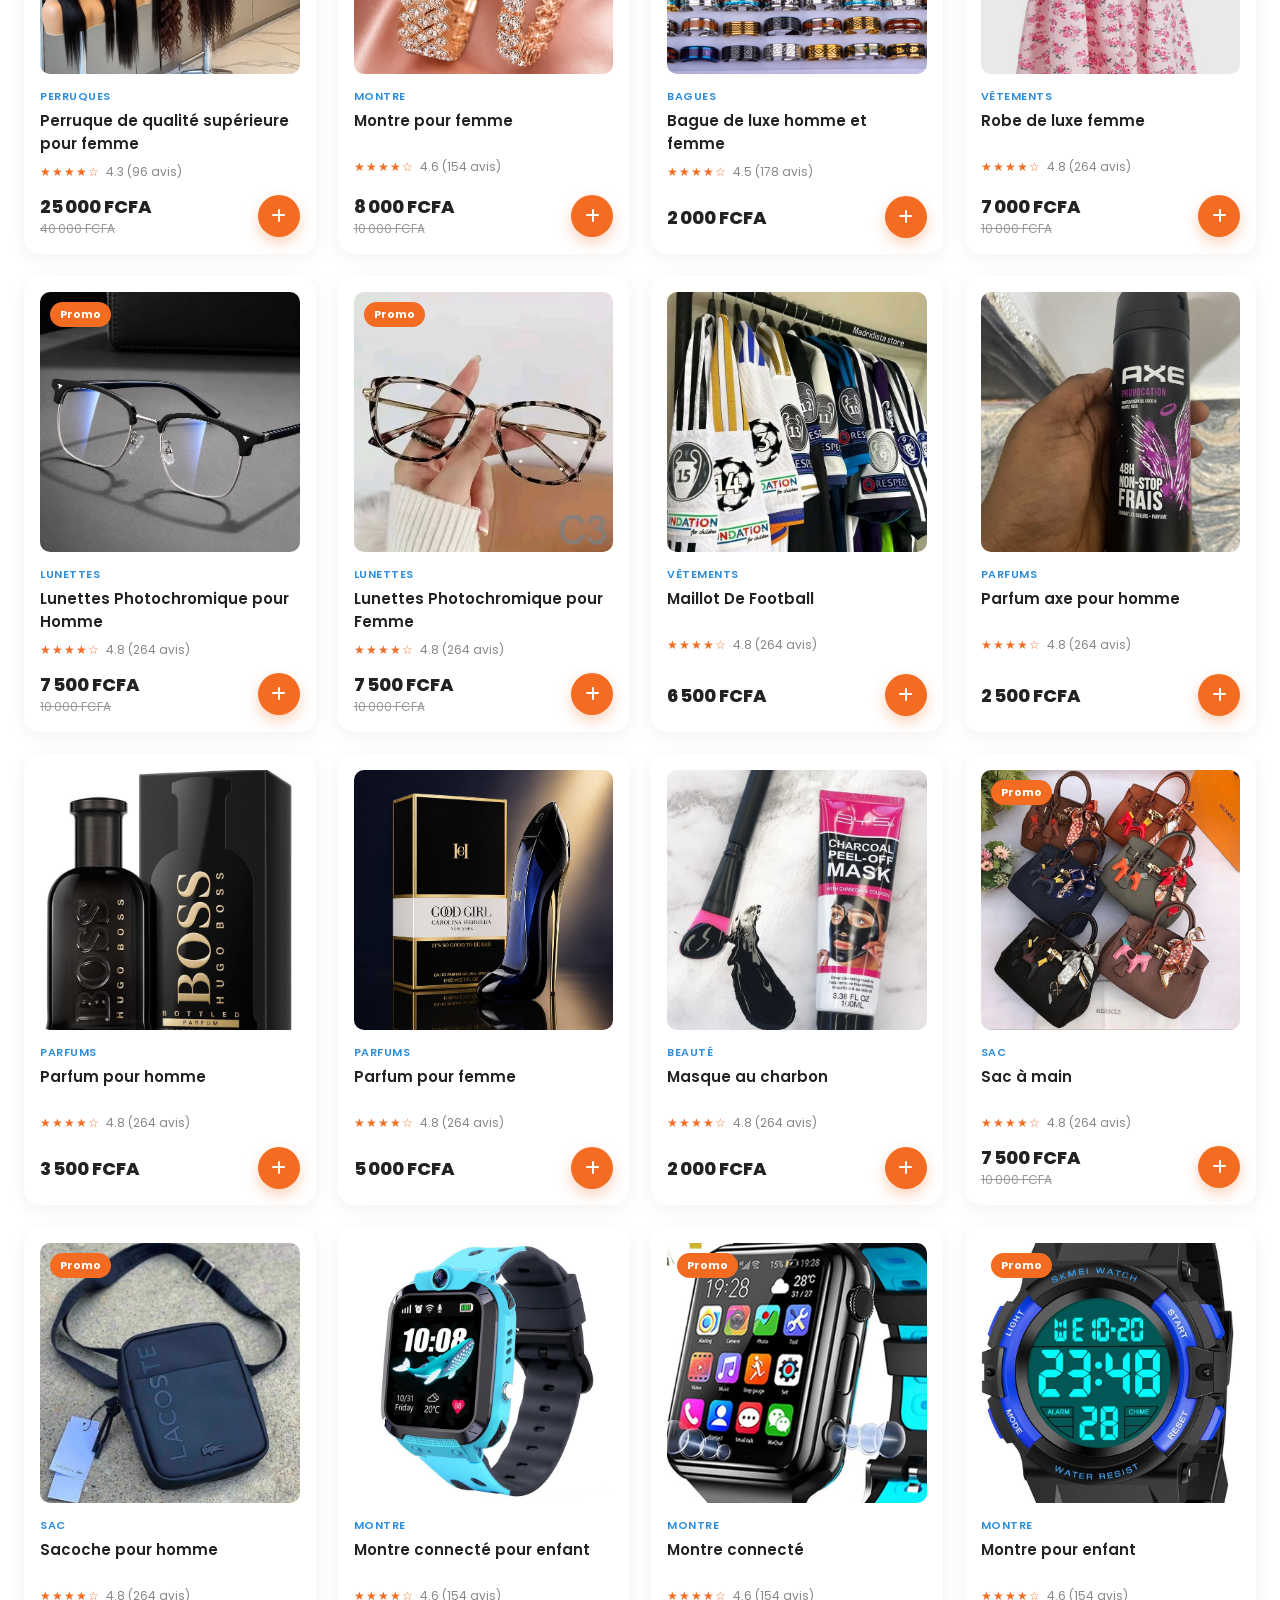
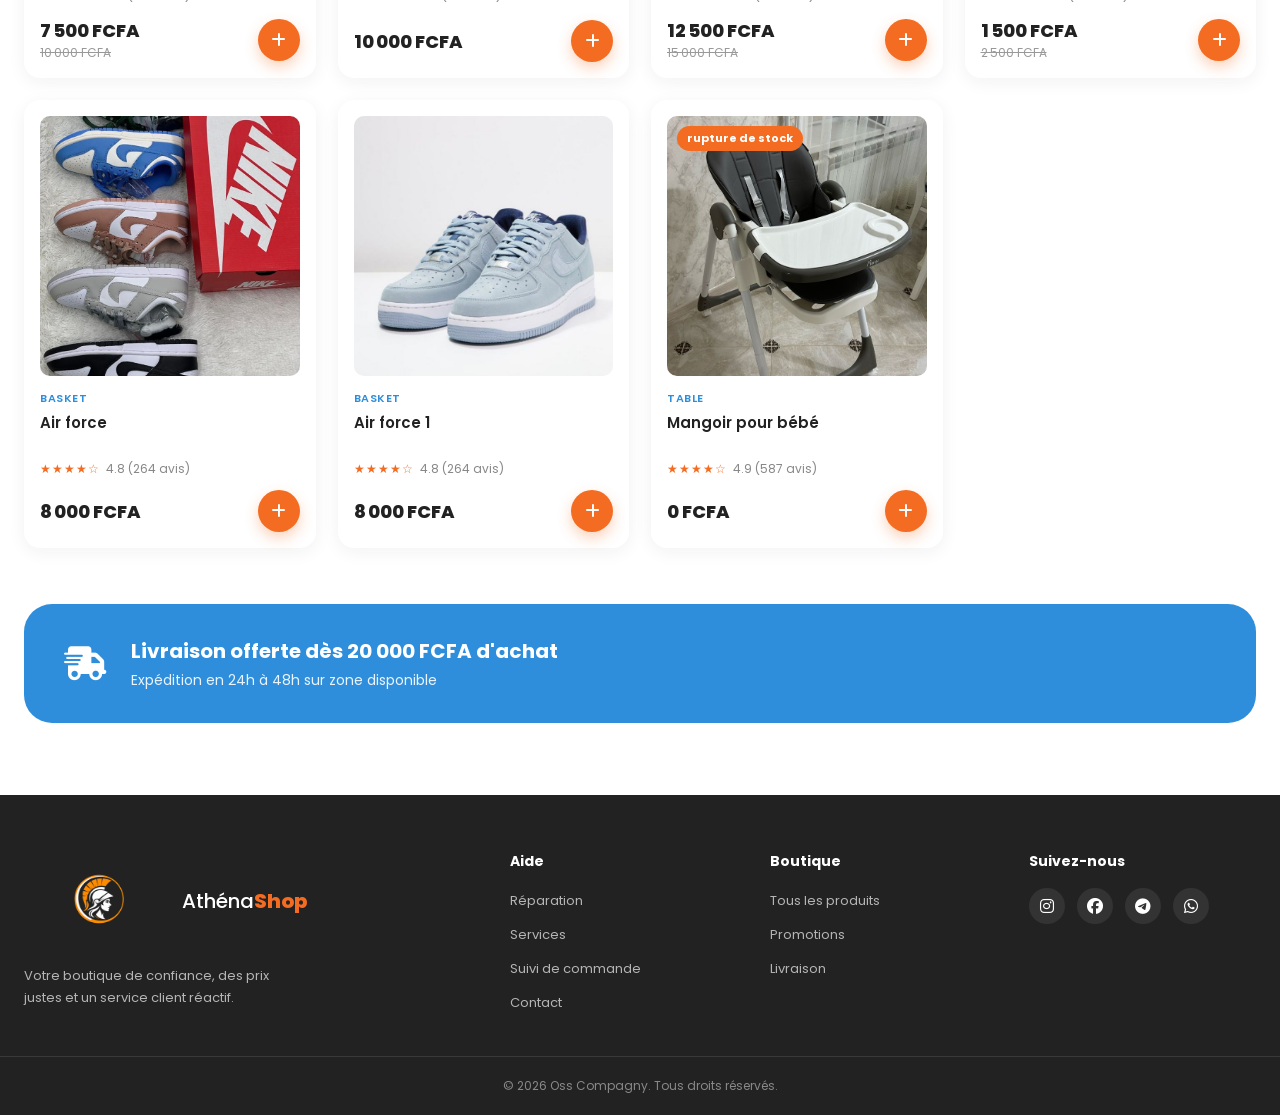
==== commit c1ce12a7: "mise a jour" ====
--- a/index.html
+++ b/index.html
@@ -145,13 +145,14 @@
       <i class="fa-solid fa-shirt"></i><span>Vêtements</span>
     </a>
     <a href="#produits" data-filter="gaming" class="quick-cat">
-      <i class="fa-solid fa-baby"></i><span>Couches</span>
+      <i class="fa-solid fa-baby"></i><span>Bébé</span>
     </a>
     <a href="#produits" data-filter="accessoires" class="quick-cat">
       <i class="fa-solid fa-plug-circle-bolt"></i><span>Accessoires</span>
     </a>
     <a href="#produits" data-filter="tv" class="quick-cat">
-      <i class="fa-solid fa-scissors"></i><span>Perruques</span>
+      <i class="fa-solid fa-scissors"></i><span>Beauté
+      </span>
     </a>
   </section>
 
